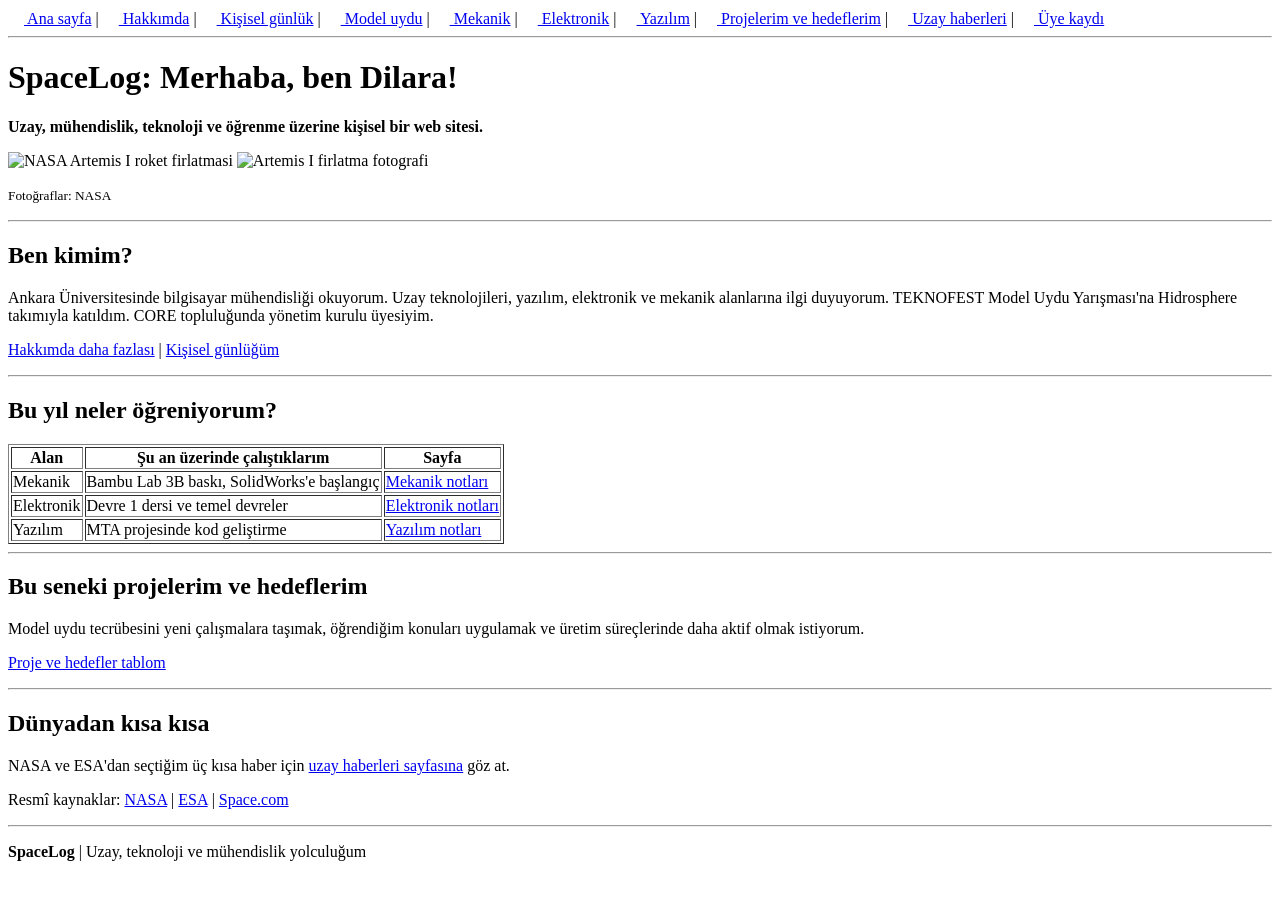
==== index.html @ 5f001775 "Hafta 1 - HTML ve CSS dosyalari" ====
<!DOCTYPE html>
<html lang="tr">
    <head>
        <meta charset="UTF-8">
        <title>SpaceLog | Ana Sayfa</title>
        <link rel="stylesheet" href="css/stil.css">
    </head>
    <body>
        <a href="index.html"><img src="img/home.png" width="16" height="16" alt=""> Ana sayfa</a>
        |
        <a href="hakkimda.html"><img src="img/minik-yildiz.png" width="16" height="16" alt=""> Hakkımda</a>
        |
        <a href="gunluk.html"><img src="img/minik-yildiz.png" width="16" height="16" alt=""> Kişisel günlük</a>
        |
        <a href="uydu.html"><img src="img/minik-uydu.png" width="16" height="16" alt=""> Model uydu</a>
        |
        <a href="mekanik.html"><img src="img/minik-arac.png" width="16" height="16" alt=""> Mekanik</a>
        |
        <a href="elektronik.html"><img src="img/minik-cip.png" width="16" height="16" alt=""> Elektronik</a>
        |
        <a href="yazilim.html"><img src="img/minik-cip.png" width="16" height="16" alt=""> Yazılım</a>
        |
        <a href="hedefler.html"><img src="img/minik-roket.png" width="16" height="16" alt=""> Projelerim ve hedeflerim</a>
        |
        <a href="haberler.html"><img src="img/minik-roket.png" width="16" height="16" alt=""> Uzay haberleri</a>
        |
        <a href="uyelik.html"><img src="img/minik-yildiz.png" width="16" height="16" alt=""> Üye kaydı</a>
        <hr>
        <h1>SpaceLog: Merhaba, ben Dilara!</h1>
        <p><strong>Uzay, mühendislik, teknoloji ve öğrenme üzerine kişisel bir web sitesi.</strong></p>
        <img src="https://commons.wikimedia.org/wiki/Special:FilePath/Artemis_I_Launch_(NHQ202211160015).jpg?width=450" width="180" alt="NASA Artemis I roket firlatmasi">
        <img src="https://commons.wikimedia.org/wiki/Special:FilePath/Artemis_I_Launch_(NHQ202211160021).jpg?width=450" width="180" alt="Artemis I firlatma fotografi">
        <p><small>Fotoğraflar: NASA</small></p>
        <hr>
        <h2>Ben kimim?</h2>
        <p>
            Ankara Üniversitesinde bilgisayar mühendisliği okuyorum. Uzay teknolojileri, yazılım, elektronik ve mekanik alanlarına ilgi duyuyorum. TEKNOFEST Model Uydu Yarışması'na Hidrosphere takımıyla katıldım. CORE topluluğunda yönetim kurulu üyesiyim.
        </p>
        <p><a href="hakkimda.html">Hakkımda daha fazlası</a> | <a href="gunluk.html">Kişisel günlüğüm</a></p>
        <hr>
        <h2>Bu yıl neler öğreniyorum?</h2>
        <table border="1">
            <tr>
                <th>Alan</th>
                <th>Şu an üzerinde çalıştıklarım</th>
                <th>Sayfa</th>
            </tr>
            <tr>
                <td>Mekanik</td>
                <td>Bambu Lab 3B baskı, SolidWorks'e başlangıç</td>
                <td><a href="mekanik.html">Mekanik notları</a></td>
            </tr>
            <tr>
                <td>Elektronik</td>
                <td>Devre 1 dersi ve temel devreler</td>
                <td><a href="elektronik.html">Elektronik notları</a></td>
            </tr>
            <tr>
                <td>Yazılım</td>
                <td>MTA projesinde kod geliştirme</td>
                <td><a href="yazilim.html">Yazılım notları</a></td>
            </tr>
        </table>
        <hr>
        <h2>Bu seneki projelerim ve hedeflerim</h2>
        <p>Model uydu tecrübesini yeni çalışmalara taşımak, öğrendiğim konuları uygulamak ve üretim süreçlerinde daha aktif olmak istiyorum.</p>
        <p><a href="hedefler.html">Proje ve hedefler tablom</a></p>
        <hr>
        <h2>Dünyadan kısa kısa</h2>
        <p>NASA ve ESA'dan seçtiğim üç kısa haber için <a href="haberler.html">uzay haberleri sayfasına</a> göz at.</p>
        <p>
            Resmî kaynaklar:
            <a href="https://www.nasa.gov/" target="_blank">NASA</a>
            |
            <a href="https://www.esa.int/" target="_blank">ESA</a>
            |
            <a href="https://www.space.com/" target="_blank">Space.com</a>
        </p>
        <hr>
        <p><strong>SpaceLog</strong> | Uzay, teknoloji ve mühendislik yolculuğum</p>
    </body>
</html>
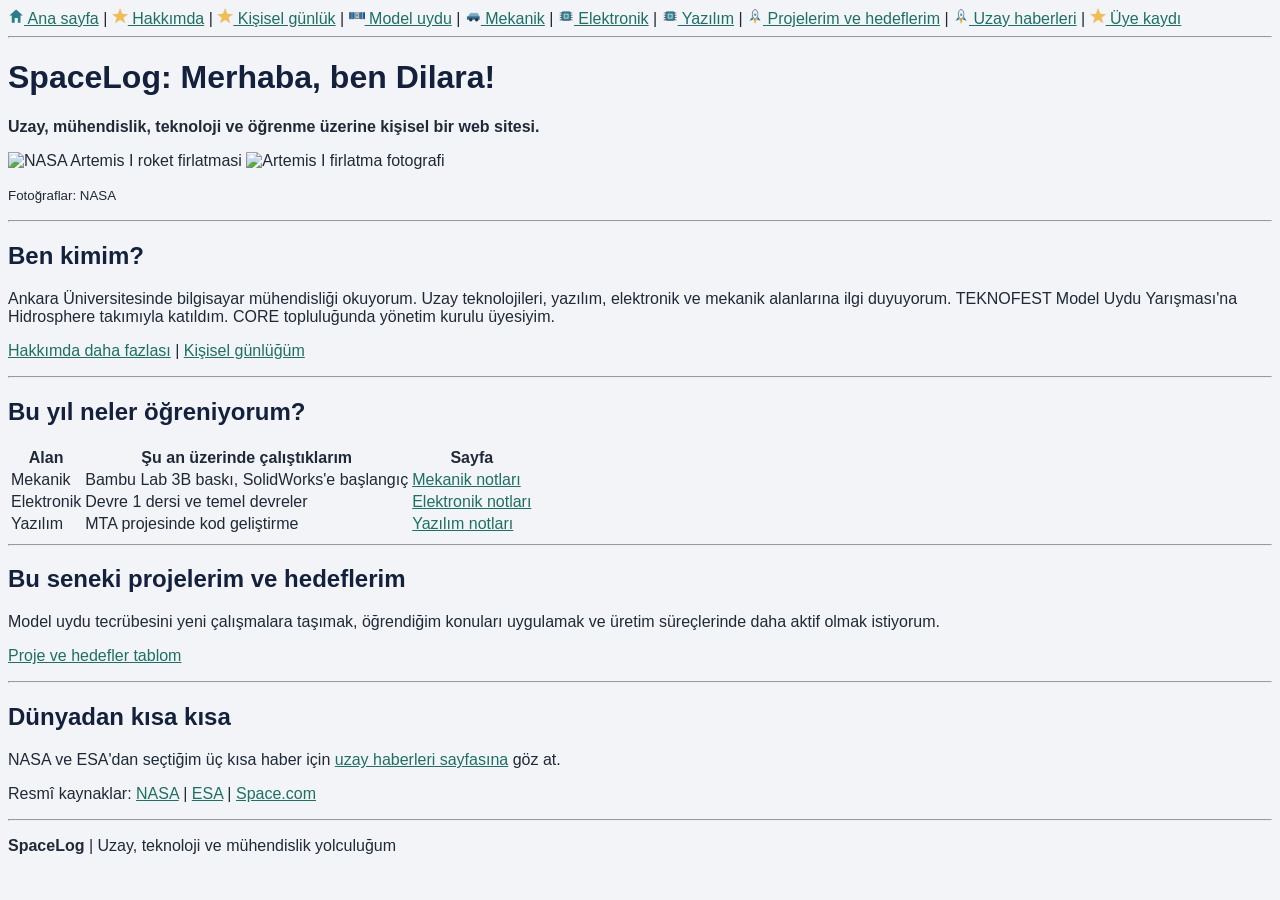
==== commit 1bddb8e4: "Hafta 2 - HTML ve tablo duzenlemeleri" ====
--- a/index.html
+++ b/index.html
@@ -26,6 +26,7 @@
         |
         <a href="uyelik.html"><img src="img/minik-yildiz.png" width="16" height="16" alt=""> Üye kaydı</a>
         <hr>
+        <main>
         <h1>SpaceLog: Merhaba, ben Dilara!</h1>
         <p><strong>Uzay, mühendislik, teknoloji ve öğrenme üzerine kişisel bir web sitesi.</strong></p>
         <img src="https://commons.wikimedia.org/wiki/Special:FilePath/Artemis_I_Launch_(NHQ202211160015).jpg?width=450" width="180" alt="NASA Artemis I roket firlatmasi">
@@ -39,7 +40,7 @@
         <p><a href="hakkimda.html">Hakkımda daha fazlası</a> | <a href="gunluk.html">Kişisel günlüğüm</a></p>
         <hr>
         <h2>Bu yıl neler öğreniyorum?</h2>
-        <table border="1">
+        <table>
             <tr>
                 <th>Alan</th>
                 <th>Şu an üzerinde çalıştıklarım</th>
@@ -78,5 +79,6 @@
         </p>
         <hr>
         <p><strong>SpaceLog</strong> | Uzay, teknoloji ve mühendislik yolculuğum</p>
+        </main>
     </body>
 </html>
--- a/css/stil.css
+++ b/css/stil.css
@@ -0,0 +1,17 @@
+body {
+    font-family: Arial, sans-serif;
+    color: #1F2937;
+    background-color: #F2F4F7;
+}
+
+h1, h2 {
+    color: #14213D;
+}
+
+a {
+    color: #1D7066;
+}
+
+a:hover {
+    color: #FCA311;
+}
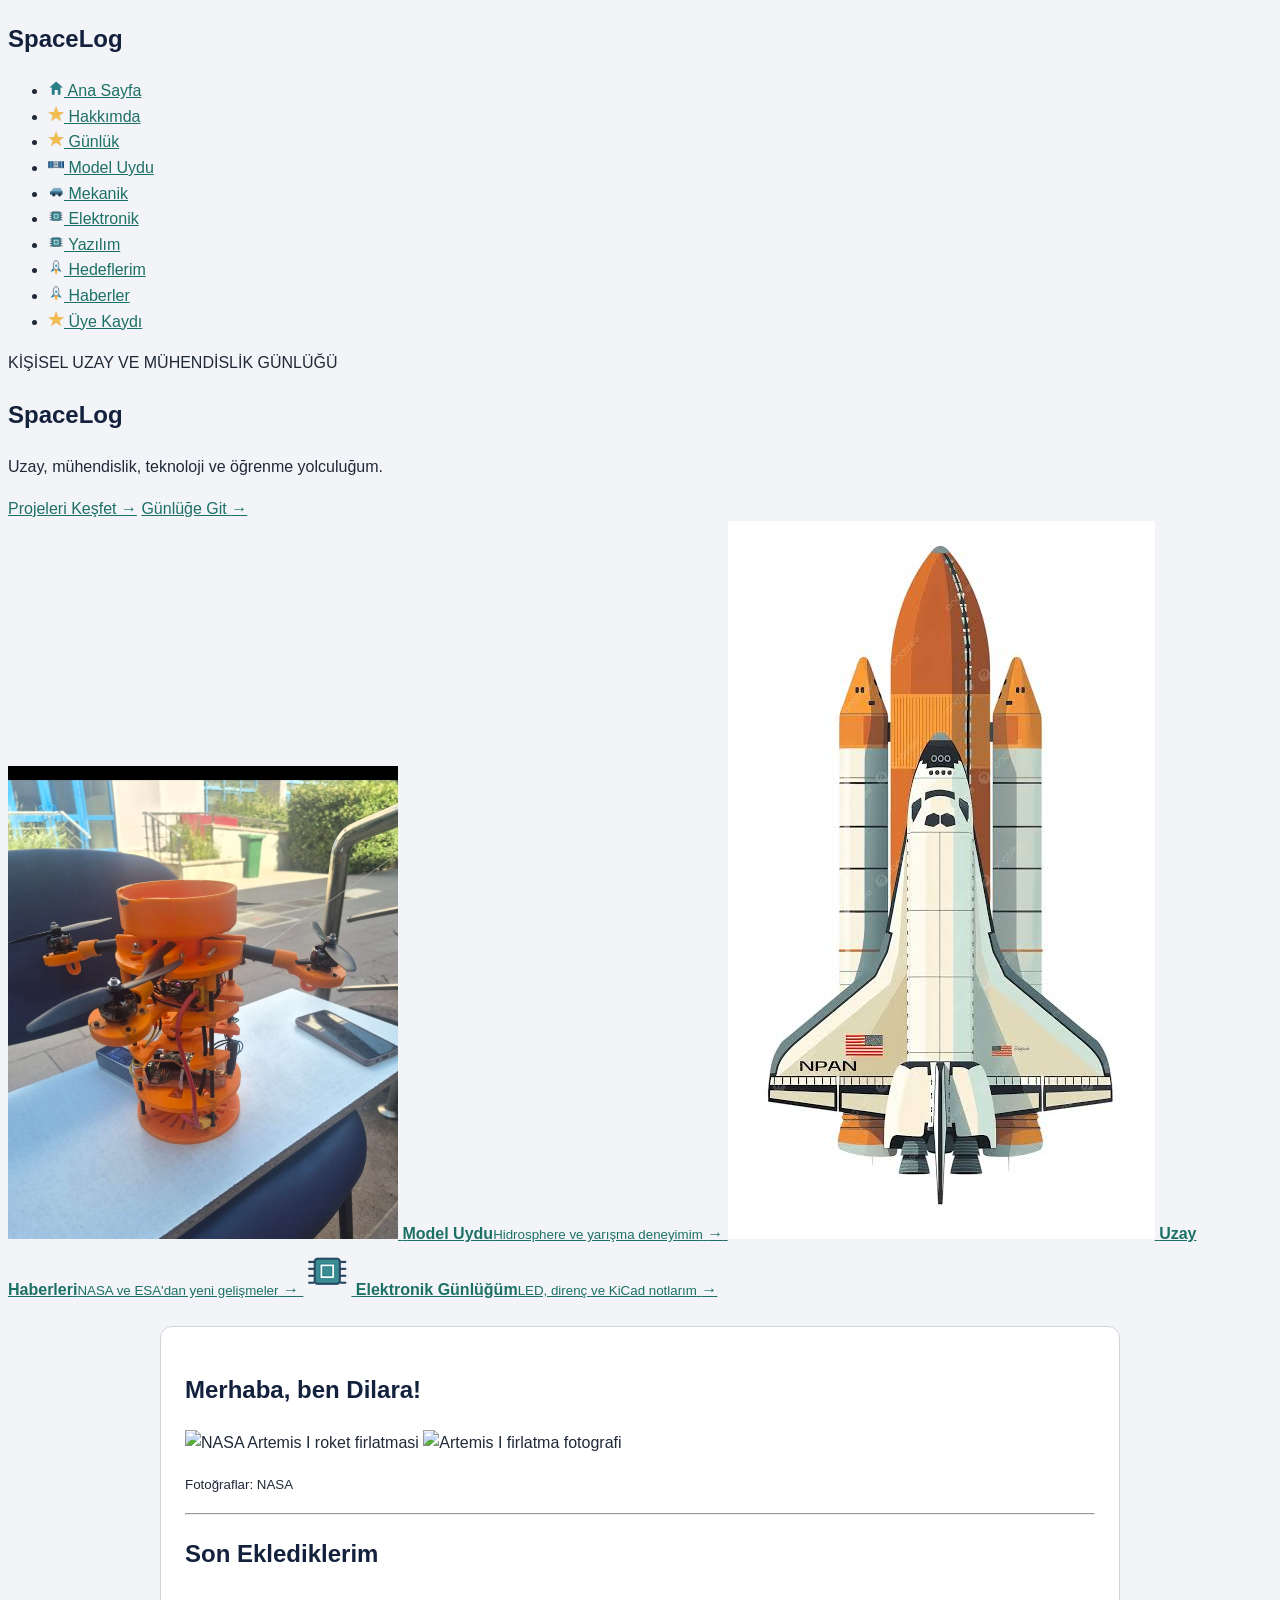
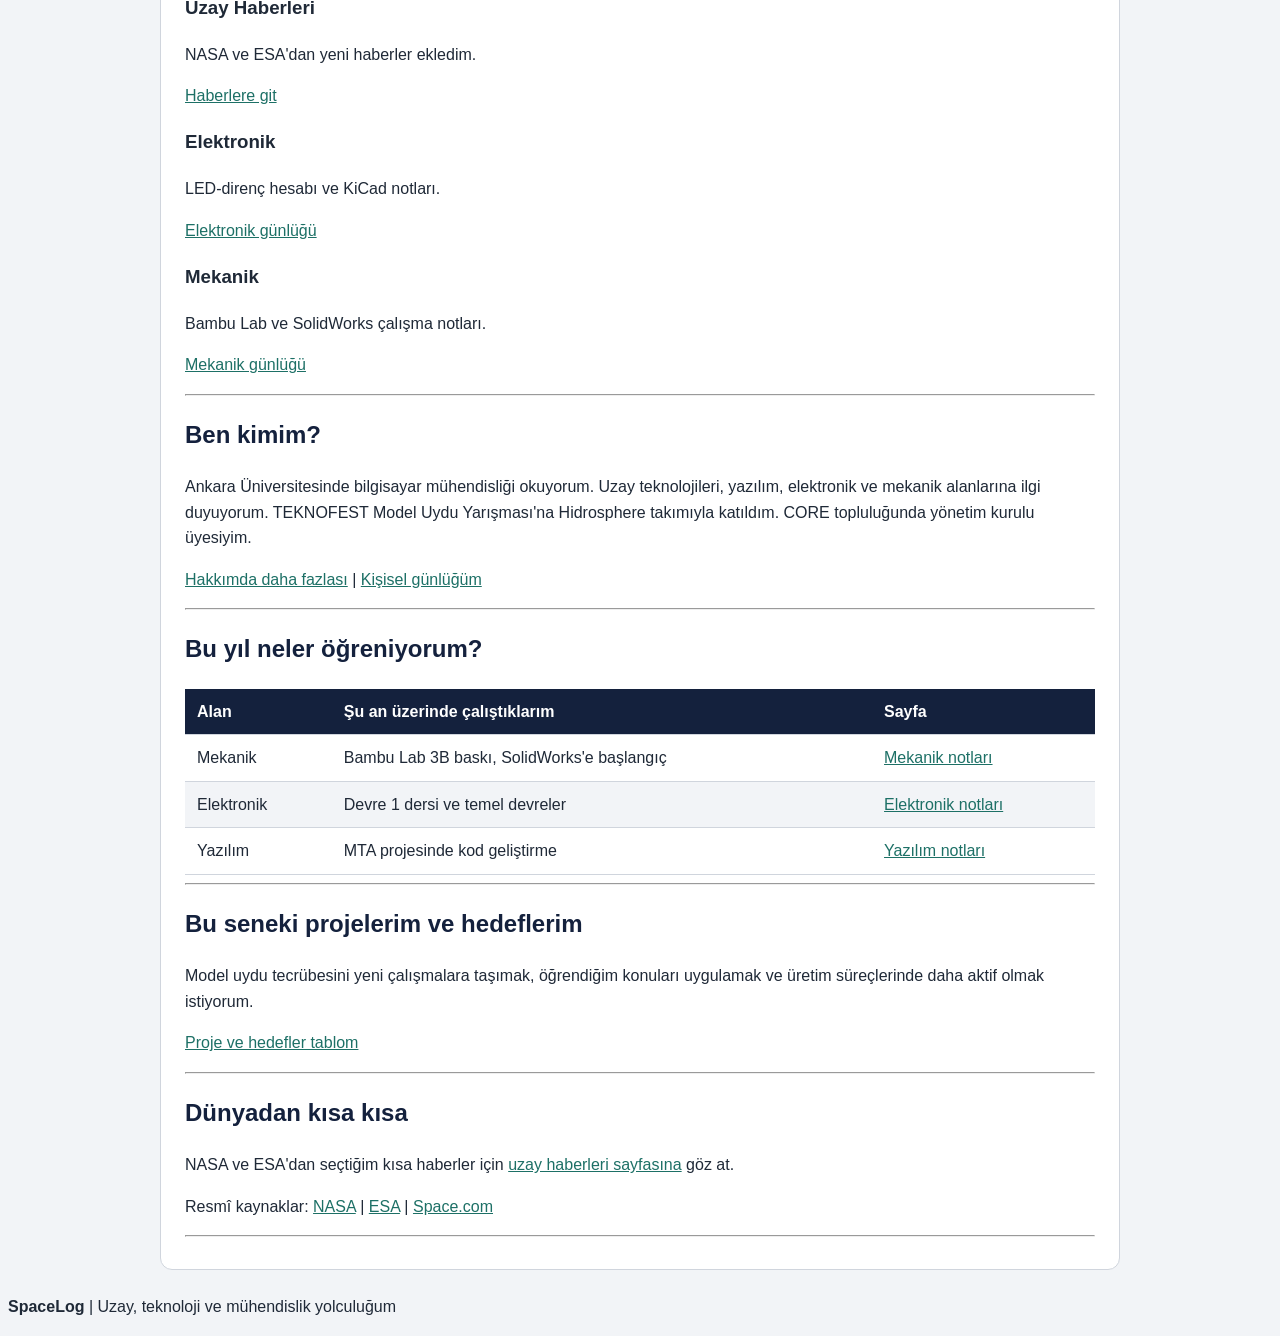
==== commit 0a78ad83: "Hafta 3 - HTML sayfa ve içerik güncellemeleri" ====
--- a/index.html
+++ b/index.html
@@ -2,36 +2,73 @@
 <html lang="tr">
     <head>
         <meta charset="UTF-8">
+        <meta name="viewport" content="width=device-width, initial-scale=1.0">
         <title>SpaceLog | Ana Sayfa</title>
         <link rel="stylesheet" href="css/stil.css">
     </head>
-    <body>
-        <a href="index.html"><img src="img/home.png" width="16" height="16" alt=""> Ana sayfa</a>
-        |
-        <a href="hakkimda.html"><img src="img/minik-yildiz.png" width="16" height="16" alt=""> Hakkımda</a>
-        |
-        <a href="gunluk.html"><img src="img/minik-yildiz.png" width="16" height="16" alt=""> Kişisel günlük</a>
-        |
-        <a href="uydu.html"><img src="img/minik-uydu.png" width="16" height="16" alt=""> Model uydu</a>
-        |
-        <a href="mekanik.html"><img src="img/minik-arac.png" width="16" height="16" alt=""> Mekanik</a>
-        |
-        <a href="elektronik.html"><img src="img/minik-cip.png" width="16" height="16" alt=""> Elektronik</a>
-        |
-        <a href="yazilim.html"><img src="img/minik-cip.png" width="16" height="16" alt=""> Yazılım</a>
-        |
-        <a href="hedefler.html"><img src="img/minik-roket.png" width="16" height="16" alt=""> Projelerim ve hedeflerim</a>
-        |
-        <a href="haberler.html"><img src="img/minik-roket.png" width="16" height="16" alt=""> Uzay haberleri</a>
-        |
-        <a href="uyelik.html"><img src="img/minik-yildiz.png" width="16" height="16" alt=""> Üye kaydı</a>
-        <hr>
+    <body class="ana-sayfa">
+        <header>
+            <h2 class="site-adi">SpaceLog</h2>
+            <nav aria-label="Ana menü">
+                <ul>
+                    <li><a href="index.html" class="aktif"><img src="img/home.png" alt="" width="16" height="16"> Ana Sayfa</a></li>
+                    <li><a href="hakkimda.html"><img src="img/minik-yildiz.png" alt="" width="16" height="16"> Hakkımda</a></li>
+                    <li><a href="gunluk.html"><img src="img/minik-yildiz.png" alt="" width="16" height="16"> Günlük</a></li>
+                    <li><a href="uydu.html"><img src="img/minik-uydu.png" alt="" width="16" height="16"> Model Uydu</a></li>
+                    <li><a href="mekanik.html"><img src="img/minik-arac.png" alt="" width="16" height="16"> Mekanik</a></li>
+                    <li><a href="elektronik.html"><img src="img/minik-cip.png" alt="" width="16" height="16"> Elektronik</a></li>
+                    <li><a href="yazilim.html"><img src="img/minik-cip.png" alt="" width="16" height="16"> Yazılım</a></li>
+                    <li><a href="hedefler.html"><img src="img/minik-roket.png" alt="" width="16" height="16"> Hedeflerim</a></li>
+                    <li><a href="haberler.html"><img src="img/minik-roket.png" alt="" width="16" height="16"> Haberler</a></li>
+                    <li><a href="uyelik.html"><img src="img/minik-yildiz.png" alt="" width="16" height="16"> Üye Kaydı</a></li>
+                </ul>
+            </nav>
+        </header>
+
+        <section class="ana-kapak" aria-label="SpaceLog tanıtımı">
+            <div class="kapak-icerik">
+                <p class="ust-etiket">KİŞİSEL UZAY VE MÜHENDİSLİK GÜNLÜĞÜ</p>
+                <h1>SpaceLog</h1>
+                <p class="kapak-aciklama">Uzay, mühendislik, teknoloji ve öğrenme yolculuğum.</p>
+                <div class="kapak-baglantilar">
+                    <a class="kapak-buton birincil" href="hedefler.html">Projeleri Keşfet <span aria-hidden="true">→</span></a>
+                    <a class="kapak-buton ikincil" href="gunluk.html">Günlüğe Git <span aria-hidden="true">→</span></a>
+                </div>
+            </div>
+            <div class="kapak-kartlar">
+                <a class="kapak-kart" href="uydu.html">
+                    <img src="img/uydu-sistem-1.png" alt="Model uydu prototipim">
+                    <span><strong>Model Uydu</strong><small>Hidrosphere ve yarışma deneyimim</small></span>
+                    <span class="kart-ok" aria-hidden="true">→</span>
+                </a>
+                <a class="kapak-kart" href="haberler.html">
+                    <img src="img/uzay-mekigi-gorseli.jpg" alt="Uzay çalışmaları görseli">
+                    <span><strong>Uzay Haberleri</strong><small>NASA ve ESA'dan yeni gelişmeler</small></span>
+                    <span class="kart-ok" aria-hidden="true">→</span>
+                </a>
+                <a class="kapak-kart" href="elektronik.html">
+                    <img src="img/minik-cip.png" alt="Elektronik simgesi">
+                    <span><strong>Elektronik Günlüğüm</strong><small>LED, direnç ve KiCad notlarım</small></span>
+                    <span class="kart-ok" aria-hidden="true">→</span>
+                </a>
+            </div>
+        </section>
+
         <main>
-        <h1>SpaceLog: Merhaba, ben Dilara!</h1>
-        <p><strong>Uzay, mühendislik, teknoloji ve öğrenme üzerine kişisel bir web sitesi.</strong></p>
+        <h2>Merhaba, ben Dilara!</h2>
         <img src="https://commons.wikimedia.org/wiki/Special:FilePath/Artemis_I_Launch_(NHQ202211160015).jpg?width=450" width="180" alt="NASA Artemis I roket firlatmasi">
         <img src="https://commons.wikimedia.org/wiki/Special:FilePath/Artemis_I_Launch_(NHQ202211160021).jpg?width=450" width="180" alt="Artemis I firlatma fotografi">
         <p><small>Fotoğraflar: NASA</small></p>
+        <hr>
+
+        <section>
+            <h2>Son Eklediklerim</h2>
+            <div class="calisma-kutulari">
+                <div class="calisma-kutu"><h3>Uzay Haberleri</h3><p>NASA ve ESA'dan yeni haberler ekledim.</p><p><a href="haberler.html">Haberlere git</a></p></div>
+                <div class="calisma-kutu"><h3>Elektronik</h3><p>LED-direnç hesabı ve KiCad notları.</p><p><a href="elektronik.html">Elektronik günlüğü</a></p></div>
+                <div class="calisma-kutu"><h3>Mekanik</h3><p>Bambu Lab ve SolidWorks çalışma notları.</p><p><a href="mekanik.html">Mekanik günlüğü</a></p></div>
+            </div>
+        </section>
         <hr>
         <h2>Ben kimim?</h2>
         <p>
@@ -40,7 +77,8 @@
         <p><a href="hakkimda.html">Hakkımda daha fazlası</a> | <a href="gunluk.html">Kişisel günlüğüm</a></p>
         <hr>
         <h2>Bu yıl neler öğreniyorum?</h2>
-        <table>
+        <div class="tablo-kutu">
+<table>
             <tr>
                 <th>Alan</th>
                 <th>Şu an üzerinde çalıştıklarım</th>
@@ -62,13 +100,14 @@
                 <td><a href="yazilim.html">Yazılım notları</a></td>
             </tr>
         </table>
+        </div>
         <hr>
         <h2>Bu seneki projelerim ve hedeflerim</h2>
         <p>Model uydu tecrübesini yeni çalışmalara taşımak, öğrendiğim konuları uygulamak ve üretim süreçlerinde daha aktif olmak istiyorum.</p>
         <p><a href="hedefler.html">Proje ve hedefler tablom</a></p>
         <hr>
         <h2>Dünyadan kısa kısa</h2>
-        <p>NASA ve ESA'dan seçtiğim üç kısa haber için <a href="haberler.html">uzay haberleri sayfasına</a> göz at.</p>
+        <p>NASA ve ESA'dan seçtiğim kısa haberler için <a href="haberler.html">uzay haberleri sayfasına</a> göz at.</p>
         <p>
             Resmî kaynaklar:
             <a href="https://www.nasa.gov/" target="_blank">NASA</a>
@@ -78,7 +117,7 @@
             <a href="https://www.space.com/" target="_blank">Space.com</a>
         </p>
         <hr>
-        <p><strong>SpaceLog</strong> | Uzay, teknoloji ve mühendislik yolculuğum</p>
         </main>
+        <footer><p><strong>SpaceLog</strong> | Uzay, teknoloji ve mühendislik yolculuğum</p></footer>
     </body>
 </html>
--- a/css/stil.css
+++ b/css/stil.css
@@ -1,17 +1,87 @@
+:root {
+    --ana-renk: #14213D;
+    --vurgu-renk: #FCA311;
+    --baglanti-renk: #1D7066;
+    --zemin: #F2F4F7;
+    --metin: #1F2937;
+    --kenar: #D0D5DD;
+}
+
+* {
+    box-sizing: border-box;
+}
+
 body {
     font-family: Arial, sans-serif;
-    color: #1F2937;
-    background-color: #F2F4F7;
+    font-size: 1rem;
+    line-height: 1.6;
+    color: var(--metin);
+    background-color: var(--zemin);
 }
 
 h1, h2 {
-    color: #14213D;
+    color: var(--ana-renk);
 }
 
 a {
-    color: #1D7066;
+    color: var(--baglanti-renk);
 }
 
 a:hover {
-    color: #FCA311;
+    color: var(--vurgu-renk);
 }
+
+
+main {
+    max-width: 960px;
+    margin: 24px auto;
+    padding: 24px;
+    background-color: white;
+    border: 1px solid var(--kenar);
+    border-radius: 12px;
+}
+
+/* Tablo - kenarlıklar artık CSS'te */
+table {
+    width: 100%;
+    border-collapse: collapse;
+}
+
+th, td {
+    padding: 10px 12px;
+    text-align: left;
+    border-bottom: 1px solid var(--kenar);
+}
+
+th {
+    background-color: var(--ana-renk);
+    color: white;
+}
+
+tr:nth-child(odd) {
+    background-color: var(--zemin);
+}
+
+/* Form elemanları */
+input, select, textarea {
+    max-width: 400px;
+    padding: 8px 10px;
+    border: 1px solid var(--kenar);
+    border-radius: 6px;
+    font: inherit;
+}
+
+input[type="radio"], input[type="checkbox"] {
+    width: auto;
+}
+
+input:focus, select:focus, textarea:focus {
+    outline: 2px solid var(--vurgu-renk);
+}
+
+input[type="button"] {
+    background-color: var(--vurgu-renk);
+    color: var(--ana-renk);
+    font-weight: bold;
+    cursor: pointer;
+}
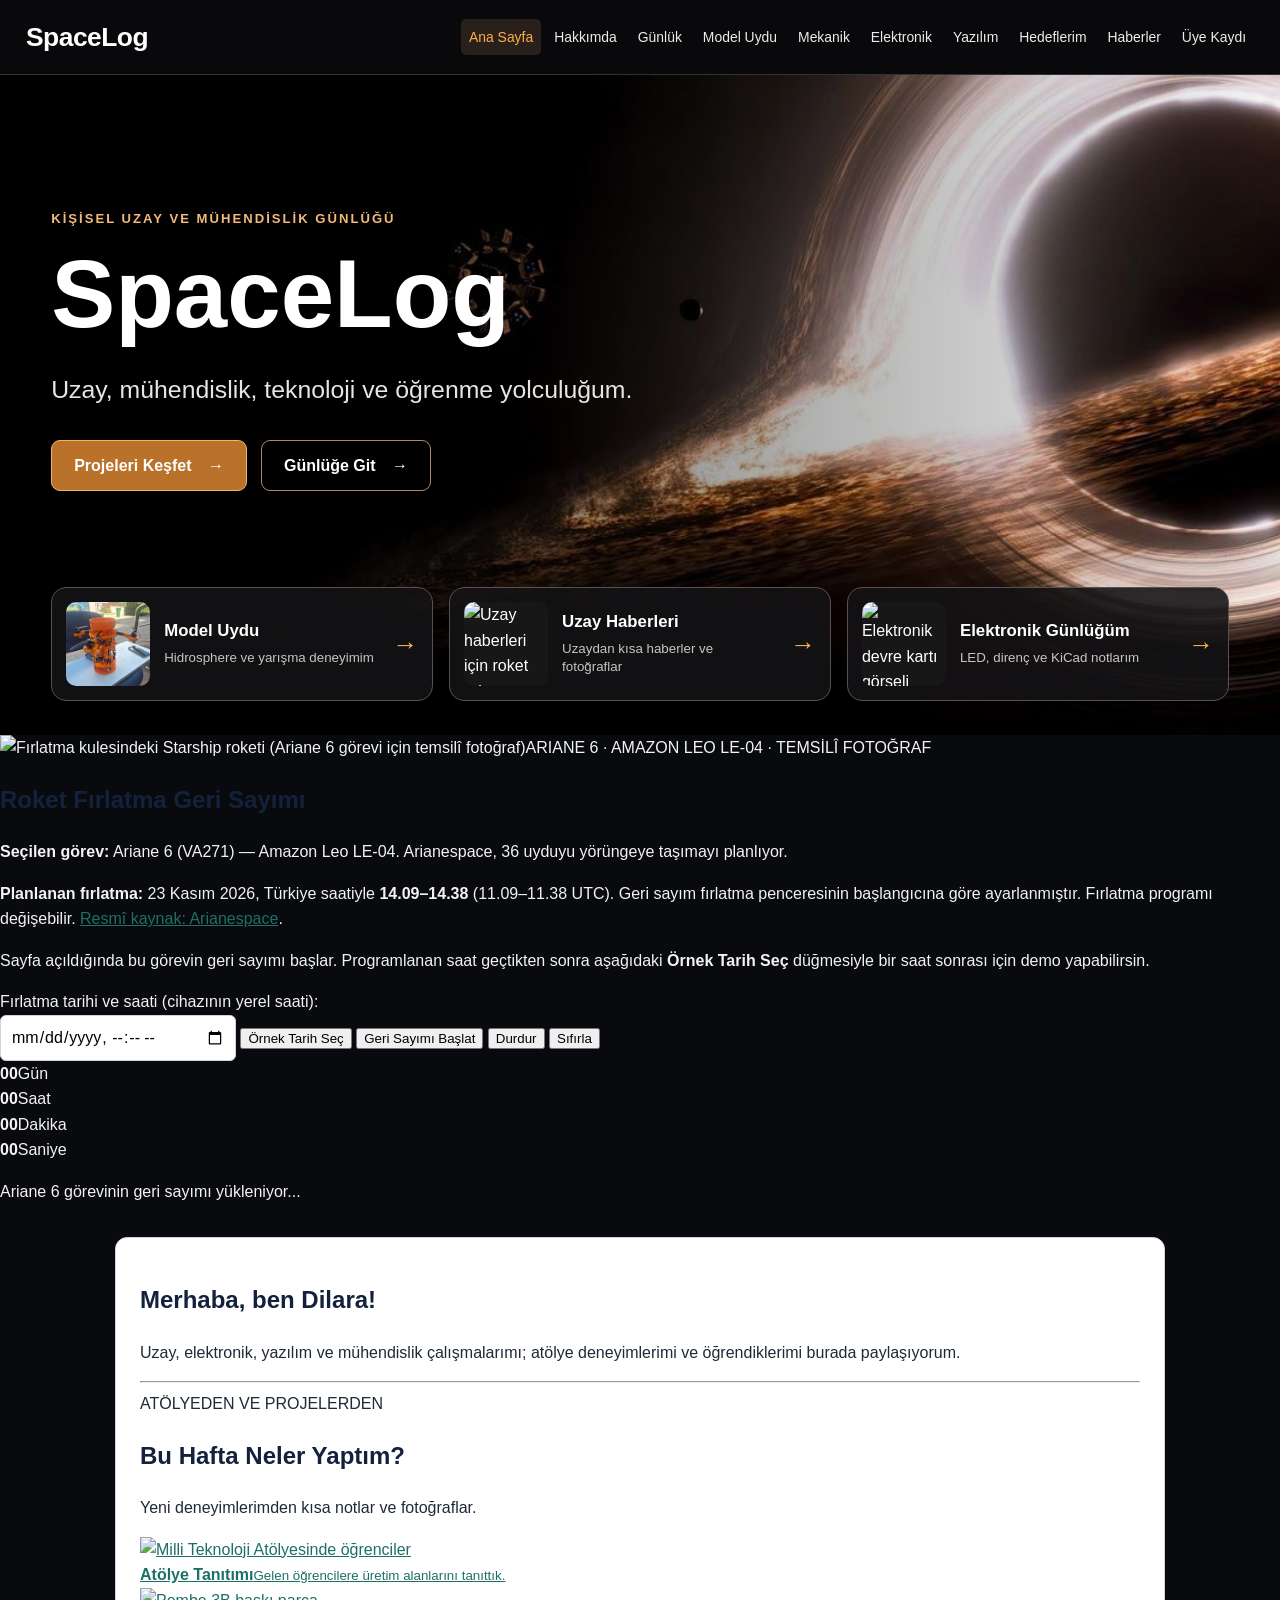
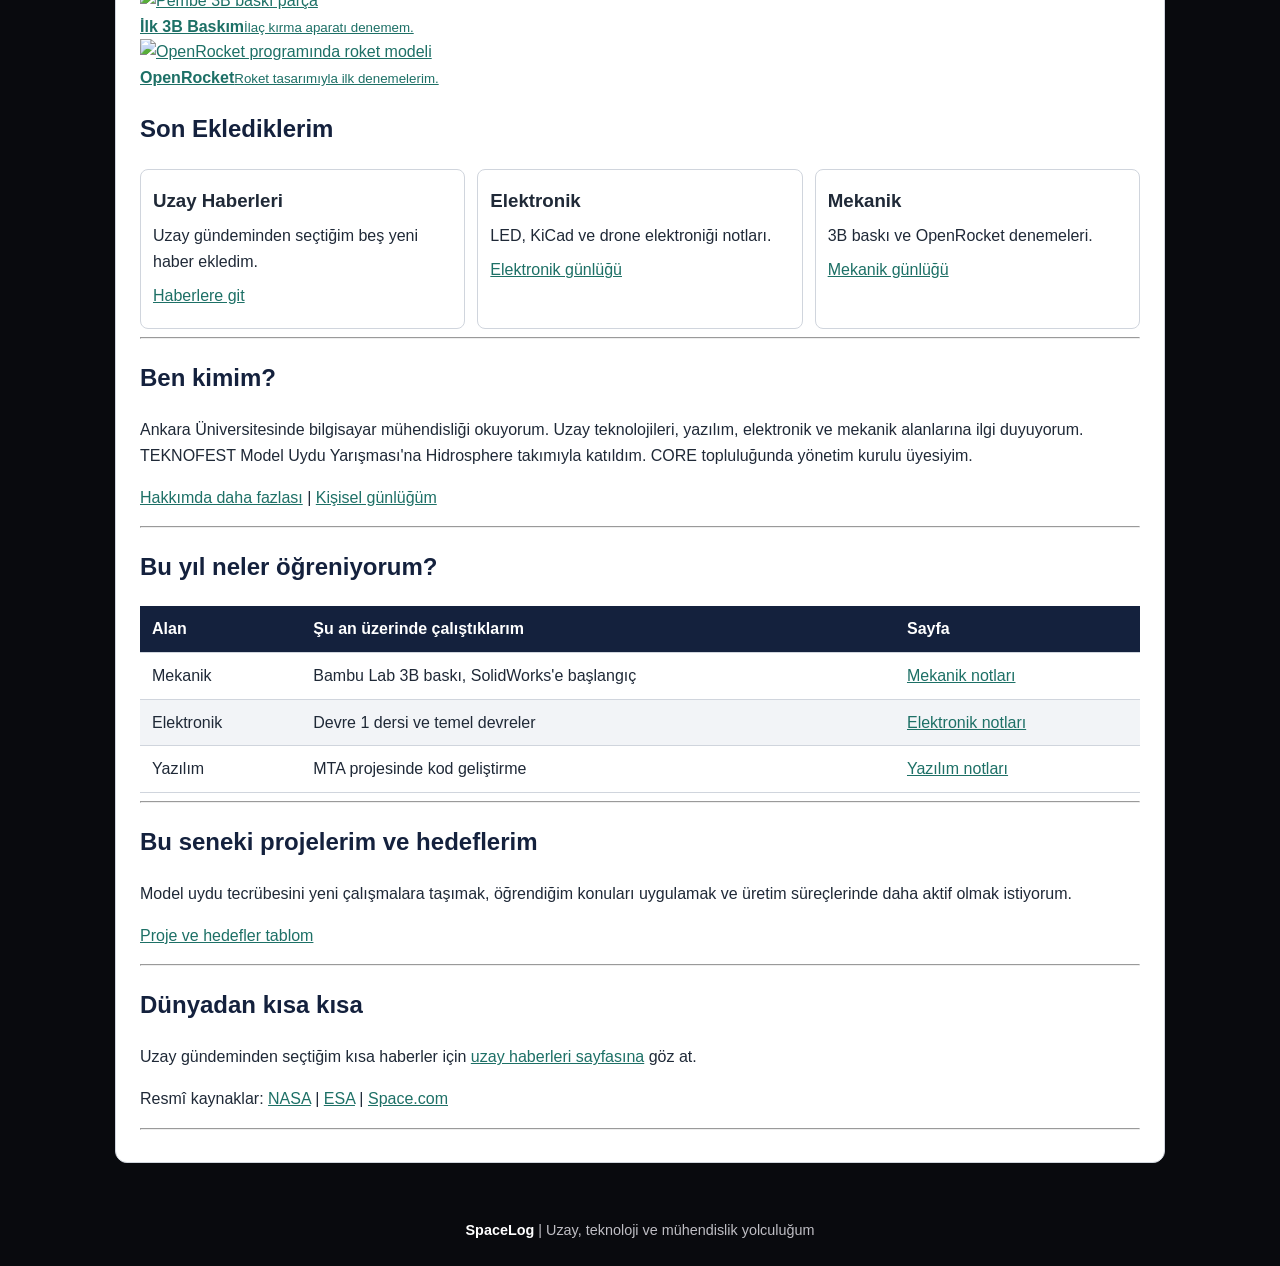
==== commit 05887e03: "Hafta 4 - HTML ve yeni sayfa tasarimi" ====
--- a/index.html
+++ b/index.html
@@ -1,123 +1,147 @@
 <!DOCTYPE html>
 <html lang="tr">
-    <head>
-        <meta charset="UTF-8">
-        <meta name="viewport" content="width=device-width, initial-scale=1.0">
-        <title>SpaceLog | Ana Sayfa</title>
-        <link rel="stylesheet" href="css/stil.css">
-    </head>
-    <body class="ana-sayfa">
-        <header>
-            <h2 class="site-adi">SpaceLog</h2>
-            <nav aria-label="Ana menü">
-                <ul>
-                    <li><a href="index.html" class="aktif"><img src="img/home.png" alt="" width="16" height="16"> Ana Sayfa</a></li>
-                    <li><a href="hakkimda.html"><img src="img/minik-yildiz.png" alt="" width="16" height="16"> Hakkımda</a></li>
-                    <li><a href="gunluk.html"><img src="img/minik-yildiz.png" alt="" width="16" height="16"> Günlük</a></li>
-                    <li><a href="uydu.html"><img src="img/minik-uydu.png" alt="" width="16" height="16"> Model Uydu</a></li>
-                    <li><a href="mekanik.html"><img src="img/minik-arac.png" alt="" width="16" height="16"> Mekanik</a></li>
-                    <li><a href="elektronik.html"><img src="img/minik-cip.png" alt="" width="16" height="16"> Elektronik</a></li>
-                    <li><a href="yazilim.html"><img src="img/minik-cip.png" alt="" width="16" height="16"> Yazılım</a></li>
-                    <li><a href="hedefler.html"><img src="img/minik-roket.png" alt="" width="16" height="16"> Hedeflerim</a></li>
-                    <li><a href="haberler.html"><img src="img/minik-roket.png" alt="" width="16" height="16"> Haberler</a></li>
-                    <li><a href="uyelik.html"><img src="img/minik-yildiz.png" alt="" width="16" height="16"> Üye Kaydı</a></li>
-                </ul>
-            </nav>
-        </header>
-
-        <section class="ana-kapak" aria-label="SpaceLog tanıtımı">
-            <div class="kapak-icerik">
-                <p class="ust-etiket">KİŞİSEL UZAY VE MÜHENDİSLİK GÜNLÜĞÜ</p>
-                <h1>SpaceLog</h1>
-                <p class="kapak-aciklama">Uzay, mühendislik, teknoloji ve öğrenme yolculuğum.</p>
-                <div class="kapak-baglantilar">
-                    <a class="kapak-buton birincil" href="hedefler.html">Projeleri Keşfet <span aria-hidden="true">→</span></a>
-                    <a class="kapak-buton ikincil" href="gunluk.html">Günlüğe Git <span aria-hidden="true">→</span></a>
-                </div>
-            </div>
-            <div class="kapak-kartlar">
-                <a class="kapak-kart" href="uydu.html">
-                    <img src="img/uydu-sistem-1.png" alt="Model uydu prototipim">
-                    <span><strong>Model Uydu</strong><small>Hidrosphere ve yarışma deneyimim</small></span>
-                    <span class="kart-ok" aria-hidden="true">→</span>
-                </a>
-                <a class="kapak-kart" href="haberler.html">
-                    <img src="img/uzay-mekigi-gorseli.jpg" alt="Uzay çalışmaları görseli">
-                    <span><strong>Uzay Haberleri</strong><small>NASA ve ESA'dan yeni gelişmeler</small></span>
-                    <span class="kart-ok" aria-hidden="true">→</span>
-                </a>
-                <a class="kapak-kart" href="elektronik.html">
-                    <img src="img/minik-cip.png" alt="Elektronik simgesi">
-                    <span><strong>Elektronik Günlüğüm</strong><small>LED, direnç ve KiCad notlarım</small></span>
-                    <span class="kart-ok" aria-hidden="true">→</span>
-                </a>
-            </div>
-        </section>
-
-        <main>
-        <h2>Merhaba, ben Dilara!</h2>
-        <img src="https://commons.wikimedia.org/wiki/Special:FilePath/Artemis_I_Launch_(NHQ202211160015).jpg?width=450" width="180" alt="NASA Artemis I roket firlatmasi">
-        <img src="https://commons.wikimedia.org/wiki/Special:FilePath/Artemis_I_Launch_(NHQ202211160021).jpg?width=450" width="180" alt="Artemis I firlatma fotografi">
-        <p><small>Fotoğraflar: NASA</small></p>
-        <hr>
-
-        <section>
-            <h2>Son Eklediklerim</h2>
-            <div class="calisma-kutulari">
-                <div class="calisma-kutu"><h3>Uzay Haberleri</h3><p>NASA ve ESA'dan yeni haberler ekledim.</p><p><a href="haberler.html">Haberlere git</a></p></div>
-                <div class="calisma-kutu"><h3>Elektronik</h3><p>LED-direnç hesabı ve KiCad notları.</p><p><a href="elektronik.html">Elektronik günlüğü</a></p></div>
-                <div class="calisma-kutu"><h3>Mekanik</h3><p>Bambu Lab ve SolidWorks çalışma notları.</p><p><a href="mekanik.html">Mekanik günlüğü</a></p></div>
-            </div>
-        </section>
-        <hr>
-        <h2>Ben kimim?</h2>
-        <p>
+<head>
+<meta charset="utf-8"/>
+<meta content="width=device-width, initial-scale=1.0" name="viewport"/>
+<title>SpaceLog | Ana Sayfa</title>
+<link href="css/stil.css" rel="stylesheet"/>
+</head>
+<body class="ana-sayfa">
+<header>
+<h2 class="site-adi">SpaceLog</h2>
+<nav aria-label="Ana menü">
+<ul>
+<li><a class="aktif" href="index.html"><img alt="" height="16" src="img/home.png" width="16"/> Ana Sayfa</a></li>
+<li><a href="hakkimda.html"><img alt="" height="16" src="img/minik-yildiz.png" width="16"/> Hakkımda</a></li>
+<li><a href="gunluk.html"><img alt="" height="16" src="img/minik-yildiz.png" width="16"/> Günlük</a></li>
+<li><a href="uydu.html"><img alt="" height="16" src="img/minik-uydu.png" width="16"/> Model Uydu</a></li>
+<li><a href="mekanik.html"><img alt="" height="16" src="img/minik-arac.png" width="16"/> Mekanik</a></li>
+<li><a href="elektronik.html"><img alt="" height="16" src="img/minik-cip.png" width="16"/> Elektronik</a></li>
+<li><a href="yazilim.html"><img alt="" height="16" src="img/minik-cip.png" width="16"/> Yazılım</a></li>
+<li><a href="hedefler.html"><img alt="" height="16" src="img/minik-roket.png" width="16"/> Hedeflerim</a></li>
+<li><a href="haberler.html"><img alt="" height="16" src="img/minik-roket.png" width="16"/> Haberler</a></li>
+<li><a href="uyelik.html"><img alt="" height="16" src="img/minik-yildiz.png" width="16"/> Üye Kaydı</a></li>
+</ul>
+</nav>
+</header>
+<section aria-label="SpaceLog tanıtımı" class="ana-kapak">
+<div class="kapak-icerik">
+<p class="ust-etiket">KİŞİSEL UZAY VE MÜHENDİSLİK GÜNLÜĞÜ</p>
+<h1>SpaceLog</h1>
+<p class="kapak-aciklama">Uzay, mühendislik, teknoloji ve öğrenme yolculuğum.</p>
+<div class="kapak-baglantilar">
+<a class="kapak-buton birincil" href="hedefler.html">Projeleri Keşfet <span aria-hidden="true">→</span></a>
+<a class="kapak-buton ikincil" href="gunluk.html">Günlüğe Git <span aria-hidden="true">→</span></a>
+</div>
+</div>
+<div class="kapak-kartlar">
+<a class="kapak-kart" href="uydu.html">
+<img alt="Model uydu prototipim" src="img/uydu-sistem-1.png"/>
+<span><strong>Model Uydu</strong><small>Hidrosphere ve yarışma deneyimim</small></span>
+<span aria-hidden="true" class="kart-ok">→</span>
+</a>
+<a class="kapak-kart" href="haberler.html">
+<img alt="Uzay haberleri için roket fırlatışı görseli" src="img/ana-haber.jpg"/>
+<span><strong>Uzay Haberleri</strong><small>Uzaydan kısa haberler ve fotoğraflar</small></span>
+<span aria-hidden="true" class="kart-ok">→</span>
+</a>
+<a class="kapak-kart" href="elektronik.html">
+<img alt="Elektronik devre kartı görseli" src="img/ana-elektronik.jpg"/>
+<span><strong>Elektronik Günlüğüm</strong><small>LED, direnç ve KiCad notlarım</small></span>
+<span aria-hidden="true" class="kart-ok">→</span>
+</a>
+</div>
+</section>
+<!-- Hafta 4: JavaScript ile canlı geri sayım -->
+<section aria-labelledby="geri-sayim-baslik" class="geri-sayim">
+<div class="geri-sayim-icerik"><div class="sayac-ust-gorsel"><img alt="Fırlatma kulesindeki Starship roketi (Ariane 6 görevi için temsilî fotoğraf)" loading="lazy" src="img/haber-starship.jpg"/><span>ARIANE 6 · AMAZON LEO LE-04 · TEMSİLÎ FOTOĞRAF</span></div>
+<h2 id="geri-sayim-baslik">Roket Fırlatma Geri Sayımı</h2>
+<p><strong>Seçilen görev:</strong> Ariane 6 (VA271) — Amazon Leo LE-04. Arianespace, 36 uyduyu yörüngeye taşımayı planlıyor.</p>
+<p><strong>Planlanan fırlatma:</strong> 23 Kasım 2026, Türkiye saatiyle <strong>14.09–14.38</strong> (11.09–11.38 UTC). Geri sayım fırlatma penceresinin başlangıcına göre ayarlanmıştır. Fırlatma programı değişebilir. <a href="https://www.arianespace.com/news/mission-va271-launch-window-on-november-23-2026/" target="_blank" rel="noopener noreferrer">Resmî kaynak: Arianespace</a>.</p>
+<p>Sayfa açıldığında bu görevin geri sayımı başlar. Programlanan saat geçtikten sonra aşağıdaki <strong>Örnek Tarih Seç</strong> düğmesiyle bir saat sonrası için demo yapabilirsin.</p>
+<label for="firlatma-tarihi">Fırlatma tarihi ve saati (cihazının yerel saati):</label>
+<div class="geri-sayim-kontrol">
+<input id="firlatma-tarihi" type="datetime-local"/>
+<button id="ornek-tarih" type="button">Örnek Tarih Seç</button>
+<button id="sayaci-baslat" type="button">Geri Sayımı Başlat</button>
+<button id="sayaci-durdur" type="button">Durdur</button>
+<button id="sayaci-sifirla" type="button">Sıfırla</button>
+</div>
+<div aria-label="Fırlatmaya kalan süre" class="geri-sayim-degerler" role="timer">
+<div><strong id="gun">00</strong><span>Gün</span></div>
+<div><strong id="saat">00</strong><span>Saat</span></div>
+<div><strong id="dakika">00</strong><span>Dakika</span></div>
+<div><strong id="saniye">00</strong><span>Saniye</span></div>
+</div>
+<p aria-live="polite" id="sayac-mesaj">Ariane 6 görevinin geri sayımı yükleniyor...</p>
+</div>
+</section>
+<main>
+<h2>Merhaba, ben Dilara!</h2>
+<p>Uzay, elektronik, yazılım ve mühendislik çalışmalarımı; atölye deneyimlerimi ve öğrendiklerimi burada paylaşıyorum.</p>
+<hr/>
+<section class="yeni-hafta-bolumu"><div class="bolum-ust"><span class="bolum-kicker">ATÖLYEDEN VE PROJELERDEN</span><h2>Bu Hafta Neler Yaptım?</h2><p>Yeni deneyimlerimden kısa notlar ve fotoğraflar.</p></div><div class="mini-kartlar">
+<a class="mini-kart" href="gunluk.html"><img alt="Milli Teknoloji Atölyesinde öğrenciler" src="img/mta-atolye-calismasi.jpg"/><div><strong>Atölye Tanıtımı</strong><small>Gelen öğrencilere üretim alanlarını tanıttık.</small></div></a>
+<a class="mini-kart" href="mekanik.html"><img alt="Pembe 3B baskı parça" src="img/ilk-3b-baskim.jpg"/><div><strong>İlk 3B Baskım</strong><small>İlaç kırma aparatı denemem.</small></div></a>
+<a class="mini-kart" href="hedefler.html"><img alt="OpenRocket programında roket modeli" src="img/openrocket-denemem.jpg"/><div><strong>OpenRocket</strong><small>Roket tasarımıyla ilk denemelerim.</small></div></a>
+</div></section><section>
+<h2>Son Eklediklerim</h2>
+<div class="calisma-kutulari">
+<div class="calisma-kutu"><h3>Uzay Haberleri</h3><p>Uzay gündeminden seçtiğim beş yeni haber ekledim.</p><p><a href="haberler.html">Haberlere git</a></p></div>
+<div class="calisma-kutu"><h3>Elektronik</h3><p>LED, KiCad ve drone elektroniği notları.</p><p><a href="elektronik.html">Elektronik günlüğü</a></p></div>
+<div class="calisma-kutu"><h3>Mekanik</h3><p>3B baskı ve OpenRocket denemeleri.</p><p><a href="mekanik.html">Mekanik günlüğü</a></p></div>
+</div>
+</section>
+<hr/>
+<h2 class="profil-baslik">Ben kimim?</h2>
+<p class="profil-aciklama">
             Ankara Üniversitesinde bilgisayar mühendisliği okuyorum. Uzay teknolojileri, yazılım, elektronik ve mekanik alanlarına ilgi duyuyorum. TEKNOFEST Model Uydu Yarışması'na Hidrosphere takımıyla katıldım. CORE topluluğunda yönetim kurulu üyesiyim.
         </p>
-        <p><a href="hakkimda.html">Hakkımda daha fazlası</a> | <a href="gunluk.html">Kişisel günlüğüm</a></p>
-        <hr>
-        <h2>Bu yıl neler öğreniyorum?</h2>
-        <div class="tablo-kutu">
+<p><a href="hakkimda.html">Hakkımda daha fazlası</a> | <a href="gunluk.html">Kişisel günlüğüm</a></p>
+<hr/>
+<h2>Bu yıl neler öğreniyorum?</h2>
+<div class="tablo-kutu">
 <table>
-            <tr>
-                <th>Alan</th>
-                <th>Şu an üzerinde çalıştıklarım</th>
-                <th>Sayfa</th>
-            </tr>
-            <tr>
-                <td>Mekanik</td>
-                <td>Bambu Lab 3B baskı, SolidWorks'e başlangıç</td>
-                <td><a href="mekanik.html">Mekanik notları</a></td>
-            </tr>
-            <tr>
-                <td>Elektronik</td>
-                <td>Devre 1 dersi ve temel devreler</td>
-                <td><a href="elektronik.html">Elektronik notları</a></td>
-            </tr>
-            <tr>
-                <td>Yazılım</td>
-                <td>MTA projesinde kod geliştirme</td>
-                <td><a href="yazilim.html">Yazılım notları</a></td>
-            </tr>
-        </table>
-        </div>
-        <hr>
-        <h2>Bu seneki projelerim ve hedeflerim</h2>
-        <p>Model uydu tecrübesini yeni çalışmalara taşımak, öğrendiğim konuları uygulamak ve üretim süreçlerinde daha aktif olmak istiyorum.</p>
-        <p><a href="hedefler.html">Proje ve hedefler tablom</a></p>
-        <hr>
-        <h2>Dünyadan kısa kısa</h2>
-        <p>NASA ve ESA'dan seçtiğim kısa haberler için <a href="haberler.html">uzay haberleri sayfasına</a> göz at.</p>
-        <p>
+<tr>
+<th>Alan</th>
+<th>Şu an üzerinde çalıştıklarım</th>
+<th>Sayfa</th>
+</tr>
+<tr>
+<td>Mekanik</td>
+<td>Bambu Lab 3B baskı, SolidWorks'e başlangıç</td>
+<td><a href="mekanik.html">Mekanik notları</a></td>
+</tr>
+<tr>
+<td>Elektronik</td>
+<td>Devre 1 dersi ve temel devreler</td>
+<td><a href="elektronik.html">Elektronik notları</a></td>
+</tr>
+<tr>
+<td>Yazılım</td>
+<td>MTA projesinde kod geliştirme</td>
+<td><a href="yazilim.html">Yazılım notları</a></td>
+</tr>
+</table>
+</div>
+<hr/>
+<h2>Bu seneki projelerim ve hedeflerim</h2>
+<p>Model uydu tecrübesini yeni çalışmalara taşımak, öğrendiğim konuları uygulamak ve üretim süreçlerinde daha aktif olmak istiyorum.</p>
+<p><a href="hedefler.html">Proje ve hedefler tablom</a></p>
+<hr/>
+<h2>Dünyadan kısa kısa</h2>
+<p>Uzay gündeminden seçtiğim kısa haberler için <a href="haberler.html">uzay haberleri sayfasına</a> göz at.</p>
+<p>
             Resmî kaynaklar:
             <a href="https://www.nasa.gov/" target="_blank">NASA</a>
             |
             <a href="https://www.esa.int/" target="_blank">ESA</a>
             |
             <a href="https://www.space.com/" target="_blank">Space.com</a>
-        </p>
-        <hr>
-        </main>
-        <footer><p><strong>SpaceLog</strong> | Uzay, teknoloji ve mühendislik yolculuğum</p></footer>
-    </body>
-</html>
+</p>
+<hr/>
+</main>
+<footer><p><strong>SpaceLog</strong> | Uzay, teknoloji ve mühendislik yolculuğum</p></footer>
+<script src="js/script.js"></script>
+</body>
+</html>
--- a/css/stil.css
+++ b/css/stil.css
@@ -1,3 +1,4 @@
+/* Hafta 2 - CSS: Renkler, yazı ayarları ve kutu modeli */
 :root {
     --ana-renk: #14213D;
     --vurgu-renk: #FCA311;
@@ -31,7 +32,7 @@
     color: var(--vurgu-renk);
 }
 
-
+/* İçerik kutusu - slaytın kutu modeli uygulaması */
 main {
     max-width: 960px;
     margin: 24px auto;
@@ -79,9 +80,142 @@
     outline: 2px solid var(--vurgu-renk);
 }
 
-input[type="button"] {
+input[type="button"], input[type="submit"] {
     background-color: var(--vurgu-renk);
     color: var(--ana-renk);
     font-weight: bold;
     cursor: pointer;
 }
+
+/* Hafta 3 - Flexbox ile ortak üst menü */
+header {
+    display: flex;
+    align-items: center;
+    gap: 16px;
+    padding: 12px 20px;
+    background-color: var(--ana-renk);
+    border-radius: 8px;
+}
+.site-adi { color: white; margin: 0; font-size: 1.4rem; }
+nav { margin-left: auto; }
+nav ul { display: flex; flex-wrap: wrap; gap: 5px; margin: 0; padding: 0; list-style: none; }
+nav a { display: block; padding: 6px 8px; border-radius: 5px; color: white; text-decoration: none; font-size: 0.88rem; }
+nav a:hover, nav a.aktif { background-color: var(--vurgu-renk); color: var(--ana-renk); }
+nav img { vertical-align: middle; }
+footer { text-align: center; font-size: 0.9rem; }
+
+/* Yeni eklenen küçük içerik bölümleri */
+.haber-kutu { display: flex; gap: 16px; align-items: flex-start; border-bottom: 1px solid var(--kenar); padding: 12px 0; }
+.haber-kutu img { flex-shrink: 0; }
+.haber-kutu h3 { margin-top: 0; }
+.calisma-kutulari { display: flex; gap: 12px; flex-wrap: wrap; }
+.calisma-kutu { flex: 1 1 190px; padding: 12px; border: 1px solid var(--kenar); border-radius: 8px; }
+.calisma-kutu h3 { margin: 4px 0; }
+.calisma-kutu p { margin: 8px 0; }
+.tablo-kutu { overflow-x: auto; }
+main img { max-width: 100%; height: auto; }
+
+/* Hafta 3 - Mobil görünüm (600 piksel ve altı) */
+@media (max-width: 600px) {
+    header { flex-direction: column; align-items: flex-start; padding: 12px; }
+    nav { margin-left: 0; }
+    nav ul { flex-wrap: wrap; }
+    main { margin: 12px 0; padding: 16px; }
+    .haber-kutu { flex-direction: column; }
+    input, select, textarea { max-width: 100%; }
+}
+
+
+/* Hafta 3 ek tasarımı: siyah delik temalı ana sayfa.
+   Diğer sayfaların içerikleri ve açık renkli ana kutuları korunur. */
+body { margin: 0; }
+header { border-radius: 0; }
+header .site-adi { white-space: nowrap; letter-spacing: -0.5px; }
+header nav ul { justify-content: flex-end; }
+header nav a { transition: background-color .2s, color .2s; }
+footer { padding: 10px 14px; }
+
+.ana-sayfa { background: #090a0e; color: #f3f3f3; }
+.ana-sayfa header {
+    background: #09090b;
+    border-bottom: 1px solid #343036;
+    padding: 16px 26px;
+    gap: 22px;
+}
+.ana-sayfa header .site-adi { font-size: 1.65rem; color: white; }
+.ana-sayfa nav a { color: #ededed; font-size: .87rem; padding: 7px 8px; }
+.ana-sayfa nav img { display: none; }
+.ana-sayfa nav a:hover, .ana-sayfa nav a.aktif {
+    color: #ffad4c;
+    background: #29201b;
+}
+.ana-kapak {
+    min-height: 660px;
+    padding: 120px 4% 34px;
+    display: flex;
+    flex-direction: column;
+    justify-content: space-between;
+    gap: 90px;
+    background-image: linear-gradient(90deg, rgba(0,0,0,.84) 0%, rgba(0,0,0,.40) 50%, rgba(0,0,0,.04) 100%), url('../img/siyah-delik-arka-plan.jpg');
+    background-color: #000;
+    background-size: cover;
+    background-position: center;
+}
+.kapak-icerik { max-width: 710px; }
+.ust-etiket { color: #f2b97b; font-size: .82rem; font-weight: bold; letter-spacing: 2px; }
+.ana-kapak h1 { font-size: clamp(3.4rem, 8vw, 6rem); line-height: 1.05; margin: 15px 0 18px; color: white; }
+.kapak-aciklama { font-size: clamp(1.1rem, 2.1vw, 1.55rem); color: #e7e5e4; max-width: 650px; }
+.kapak-baglantilar { display: flex; flex-wrap: wrap; gap: 14px; margin-top: 30px; }
+.kapak-buton { display: inline-block; border-radius: 9px; padding: 12px 22px; text-decoration: none; font-weight: bold; }
+.kapak-buton span { margin-left: 12px; }
+.kapak-buton.birincil { background: #ba722a; color: white; border: 1px solid #f5b264; }
+.kapak-buton.ikincil { background: rgba(0,0,0,.54); color: white; border: 1px solid #ae8b67; }
+.kapak-buton:hover { background: #f1aa55; color: #1b110b; }
+.kapak-kartlar { display: flex; gap: 16px; flex-wrap: wrap; }
+.kapak-kart {
+    flex: 1 1 255px; min-width: 0; display: flex; align-items: center; gap: 14px;
+    text-decoration: none; color: #fff; padding: 14px;
+    background: rgba(20,19,21,.88); border: 1px solid #5b5050;
+    border-radius: 15px;
+}
+.kapak-kart:hover { border-color: #efaa58; background: rgba(48,34,26,.94); color: white; }
+.kapak-kart img { width: 84px; height: 84px; flex-shrink: 0; object-fit: cover; border-radius: 10px; background: #171717; }
+.kapak-kart span:not(.kart-ok) { display: block; min-width: 0; }
+.kapak-kart strong { display: block; font-size: 1.05rem; line-height: 1.2; }
+.kapak-kart small { display: block; color: #c7c5c4; line-height: 1.35; margin-top: 8px; }
+.kapak-kart .kart-ok { margin-left: auto; color: #fcb35e; font-size: 1.6rem; }
+.ana-sayfa main { color: #1F2937; max-width: 1050px; margin: 32px auto; }
+.ana-sayfa footer { color: #bfbec4; }
+.ana-sayfa footer strong { color: #fff; }
+
+@media (max-width: 900px) {
+    .ana-sayfa header { flex-wrap: wrap; }
+    .ana-sayfa nav { margin-left: 0; }
+    .ana-sayfa nav ul { justify-content: flex-start; }
+    .ana-kapak { padding-top: 75px; gap: 60px; min-height: 570px; }
+}
+@media (max-width: 600px) {
+    .ana-sayfa header { padding: 14px; }
+    .ana-sayfa nav a { padding: 6px 7px; }
+    .ana-kapak { min-height: 0; padding: 60px 16px 24px; gap: 60px; background-position: 65% center; }
+    .ust-etiket { font-size: .7rem; letter-spacing: 1px; }
+    .kapak-kart { flex-basis: 100%; }
+    .kapak-kart img { width: 70px; height: 70px; }
+    .ana-sayfa main { margin: 14px 10px; padding: 16px; }
+}
+
+/* Hafta 3: Haber fotoğrafları ve kısa açıklamalar */
+.haber-listesi { display: flex; flex-direction: column; gap: 14px; margin: 22px 0; }
+.haber-karti { display: flex; gap: 18px; align-items: flex-start; padding: 16px; border: 1px solid var(--kenar); border-radius: 10px; background-color: #fbfcfe; }
+.haber-gorsel-baglanti { display: block; flex: 0 0 170px; }
+.haber-karti .haber-fotograf { width: 170px; height: 116px; max-width: 100%; border-radius: 8px; object-fit: cover; display: block; background: #e1e5ea; }
+.haber-metin { min-width: 0; }
+.haber-metin h2 { font-size: 1.08rem; line-height: 1.35; margin: 0 0 6px; }
+.haber-metin p { margin: 6px 0; }
+.haber-tarih { color: #566273; font-size: .86rem; font-weight: bold; }
+.haber-metin small { color: #657080; }
+@media (max-width: 600px) {
+    .haber-karti { flex-direction: column; padding: 13px; }
+    .haber-gorsel-baglanti { flex-basis: auto; width: 100%; }
+    .haber-karti .haber-fotograf { width: 100%; height: 160px; }
+}
